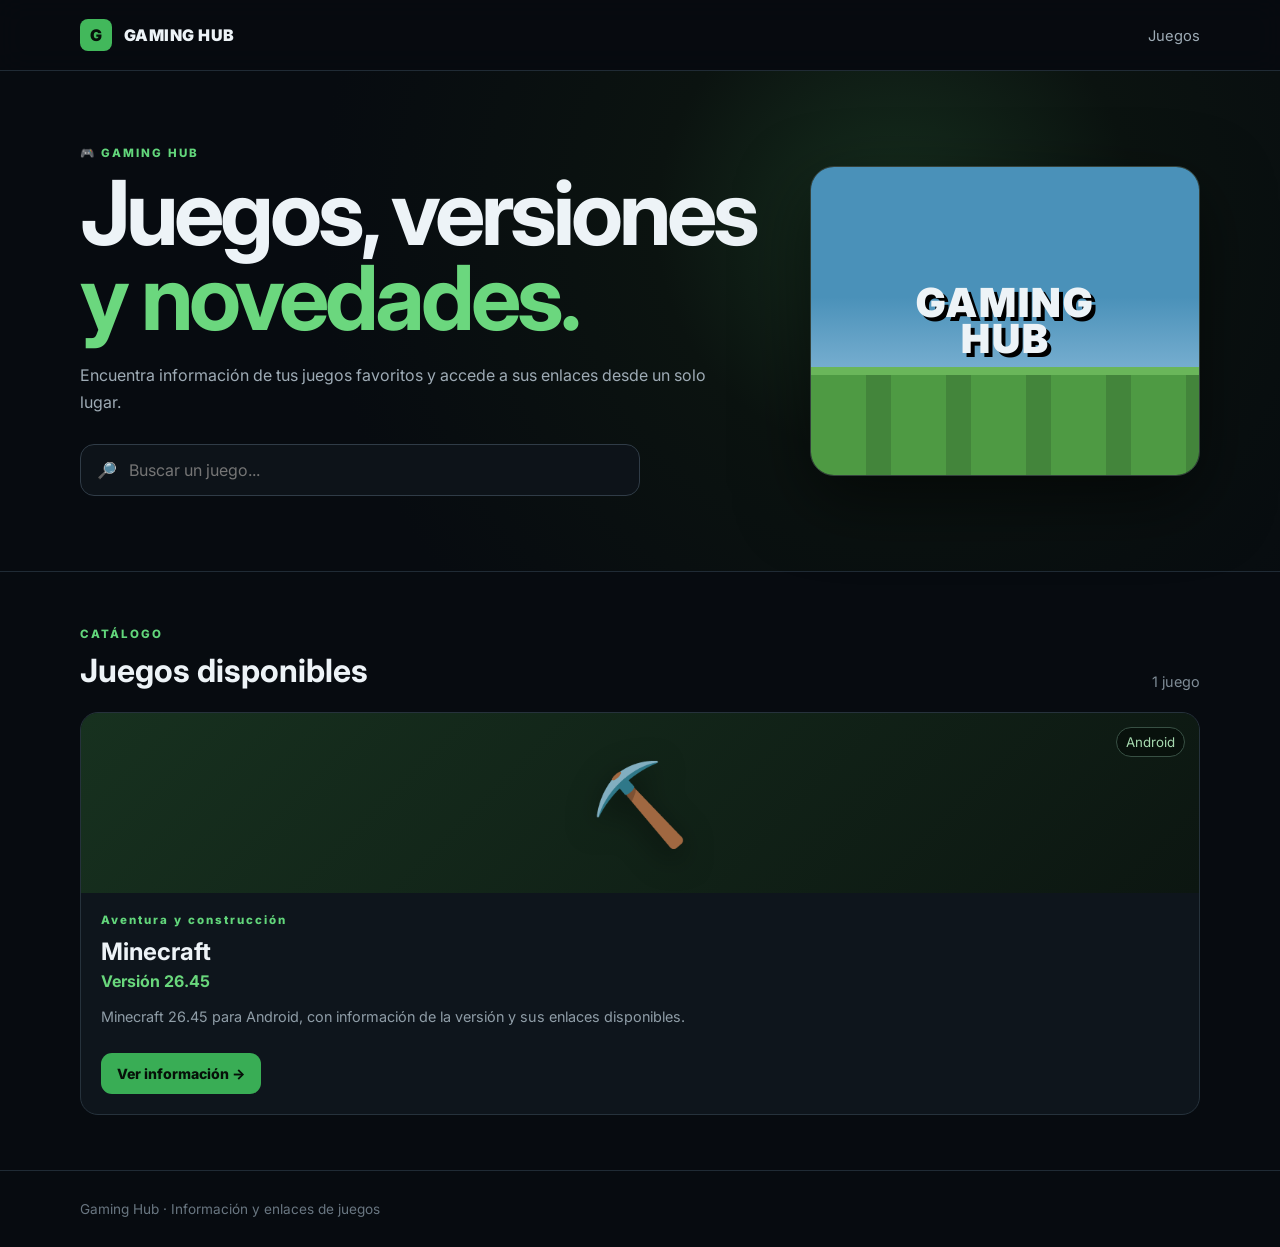
==== index.html @ 393aaeee "Add files via upload" ====
<!doctype html>
<html lang="es">
<head>
<meta charset="utf-8"><meta name="viewport" content="width=device-width,initial-scale=1">
<title>Gaming Hub | Juegos</title><meta name="description" content="Juegos, versiones, información y enlaces.">
<link rel="stylesheet" href="styles.css">
</head>
<body>
<header class="header"><div class="wrap nav">
<a class="logo" href="index.html"><span>G</span> GAMING HUB</a>
<nav><a href="#juegos">Juegos</a></nav>
</div></header>
<main>
<section class="hero"><div class="wrap hero-inner">
<div class="hero-copy"><p class="eyebrow">🎮 GAMING HUB</p><h1>Juegos, versiones<br><em>y novedades.</em></h1><p class="lead">Encuentra información de tus juegos favoritos y accede a sus enlaces desde un solo lugar.</p>
<div class="searchbox">🔎 <input id="search" placeholder="Buscar un juego..." aria-label="Buscar un juego"></div></div>
<div class="hero-art"><div class="pixel-card"><div class="pixel-sky"></div><div class="pixel-ground"></div><div class="pixel-title">GAMING<br>HUB</div></div></div>
</div></section>
<section id="juegos" class="wrap catalog">
<div class="section-title"><div><p class="eyebrow">CATÁLOGO</p><h2>Juegos disponibles</h2></div><span id="count"></span></div>
<div id="games" class="grid"></div><div id="empty" class="empty hidden">No encontramos ese juego.</div>
</section>
</main>
<footer><div class="wrap">Gaming Hub · Información y enlaces de juegos</div></footer>
<script src="app.js"></script>
</body></html>
---- styles.css ----
@import url('https://fonts.googleapis.com/css2?family=Inter:wght@400;500;600;700;800;900&display=swap');
*{box-sizing:border-box}html{scroll-behavior:smooth}body{margin:0;background:#070b10;color:#edf3f7;font-family:Inter,system-ui,sans-serif}a{color:inherit;text-decoration:none}.wrap{width:min(1120px,92%);margin:auto}.header{position:sticky;top:0;z-index:20;background:rgba(7,11,16,.86);backdrop-filter:blur(14px);border-bottom:1px solid #202b35}.nav{height:70px;display:flex;align-items:center;justify-content:space-between}.logo{font-weight:900;letter-spacing:.5px}.logo span{display:inline-grid;place-items:center;width:32px;height:32px;margin-right:8px;border-radius:8px;background:#42b85b;color:#07100a}.nav nav a,.back{color:#9eabb5;font-size:.92rem}.hero{border-bottom:1px solid #202b35;background:radial-gradient(circle at 70% 30%,#17301f 0,#0b1310 25%,#070b10 60%)}.hero-inner{min-height:500px;display:flex;align-items:center;justify-content:space-between;gap:50px}.hero-copy{padding:70px 0}.eyebrow{margin:0 0 10px;color:#62d67b;font-size:.72rem;font-weight:800;letter-spacing:2px}.hero h1{font-size:clamp(2.8rem,7vw,5.8rem);line-height:.95;margin:10px 0 22px;letter-spacing:-4px}.hero h1 em{font-style:normal;color:#6bd77e}.lead{color:#9eabb5;line-height:1.7;max-width:650px}.searchbox{display:flex;align-items:center;gap:10px;margin-top:28px;width:min(560px,100%);padding:14px 16px;border:1px solid #303c47;background:#0d1319;border-radius:14px;color:#7f8c96}.searchbox input{border:0;outline:0;background:transparent;color:#fff;width:100%;font:inherit}.hero-art{width:390px}.pixel-card{height:310px;border:1px solid #33413b;border-radius:24px;overflow:hidden;background:#18251d;position:relative;box-shadow:0 25px 70px #0008}.pixel-sky{height:65%;background:linear-gradient(#4a91b9 0 65%,#75adcf)}.pixel-ground{height:35%;background:repeating-linear-gradient(90deg,#4e9a43 0 55px,#43853b 55px 80px);border-top:8px solid #6ab65a}.pixel-title{position:absolute;inset:0;display:grid;place-items:center;text-align:center;font-size:2.5rem;font-weight:900;line-height:.9;text-shadow:4px 4px #000;letter-spacing:2px}.catalog{padding:55px 0}.section-title{display:flex;justify-content:space-between;align-items:end;margin-bottom:22px}.section-title h2{font-size:2rem;margin:0}.section-title span{color:#7f8c96;font-size:.9rem}.grid{display:grid;grid-template-columns:repeat(auto-fit,minmax(270px,1fr));gap:20px}.card{border:1px solid #26323c;background:#0e151c;border-radius:18px;overflow:hidden;transition:.18s}.card:hover{transform:translateY(-4px);border-color:#40505d}.cover{height:180px;display:grid;place-items:center;position:relative;background:linear-gradient(135deg,#17311f,#0c1611)}.cover span{font-size:5rem;filter:drop-shadow(0 10px 15px #0008)}.cover small{position:absolute;top:14px;right:14px;padding:6px 9px;border-radius:99px;background:#07100bcc;border:1px solid #385044;color:#a6d9af}.card-body{padding:20px}.card h3{font-size:1.5rem;margin:5px 0}.card-body>p:not(.eyebrow){color:#8f9da7;line-height:1.6;font-size:.9rem}.version{color:#69d77c;font-weight:700;margin-bottom:8px}.btn{display:inline-block;margin-top:10px;padding:12px 16px;border-radius:11px;background:#39ad55;color:#061008;font-weight:800}.btn:hover{filter:brightness(1.1)}.small{font-size:.88rem}.empty{text-align:center;padding:60px;color:#93a0aa}.hidden{display:none}.detail{padding:45px 0 70px}.detail-top{display:flex;align-items:center;gap:30px;padding:38px;border:1px solid #28353f;border-radius:24px;background:linear-gradient(135deg,#132019,#0d1318)}.big-icon{font-size:6rem;width:150px;text-align:center}.detail-top h1{font-size:clamp(2.3rem,6vw,4.5rem);line-height:1;margin:10px 0}.detail-top h1 strong{color:#69d77c}.info{margin-top:20px;padding:28px;border:1px solid #26323c;border-radius:18px;background:#0e151c}.info h2{margin-top:0}.info p,.info li{color:#a2aeb7;line-height:1.75}.info li{margin:9px 0;list-style:none}.links{display:flex;flex-wrap:wrap;gap:8px}.muted{color:#7f8c96!important}footer{padding:30px 0;border-top:1px solid #202b35;color:#697681;font-size:.85rem}@media(max-width:760px){.hero-inner{min-height:auto}.hero-copy{padding:55px 0}.hero-art{display:none}.hero h1{letter-spacing:-2px}.detail-top{display:block;text-align:center}.big-icon{margin:auto}.detail-top .lead{margin-left:auto;margin-right:auto}.section-title{align-items:center}}
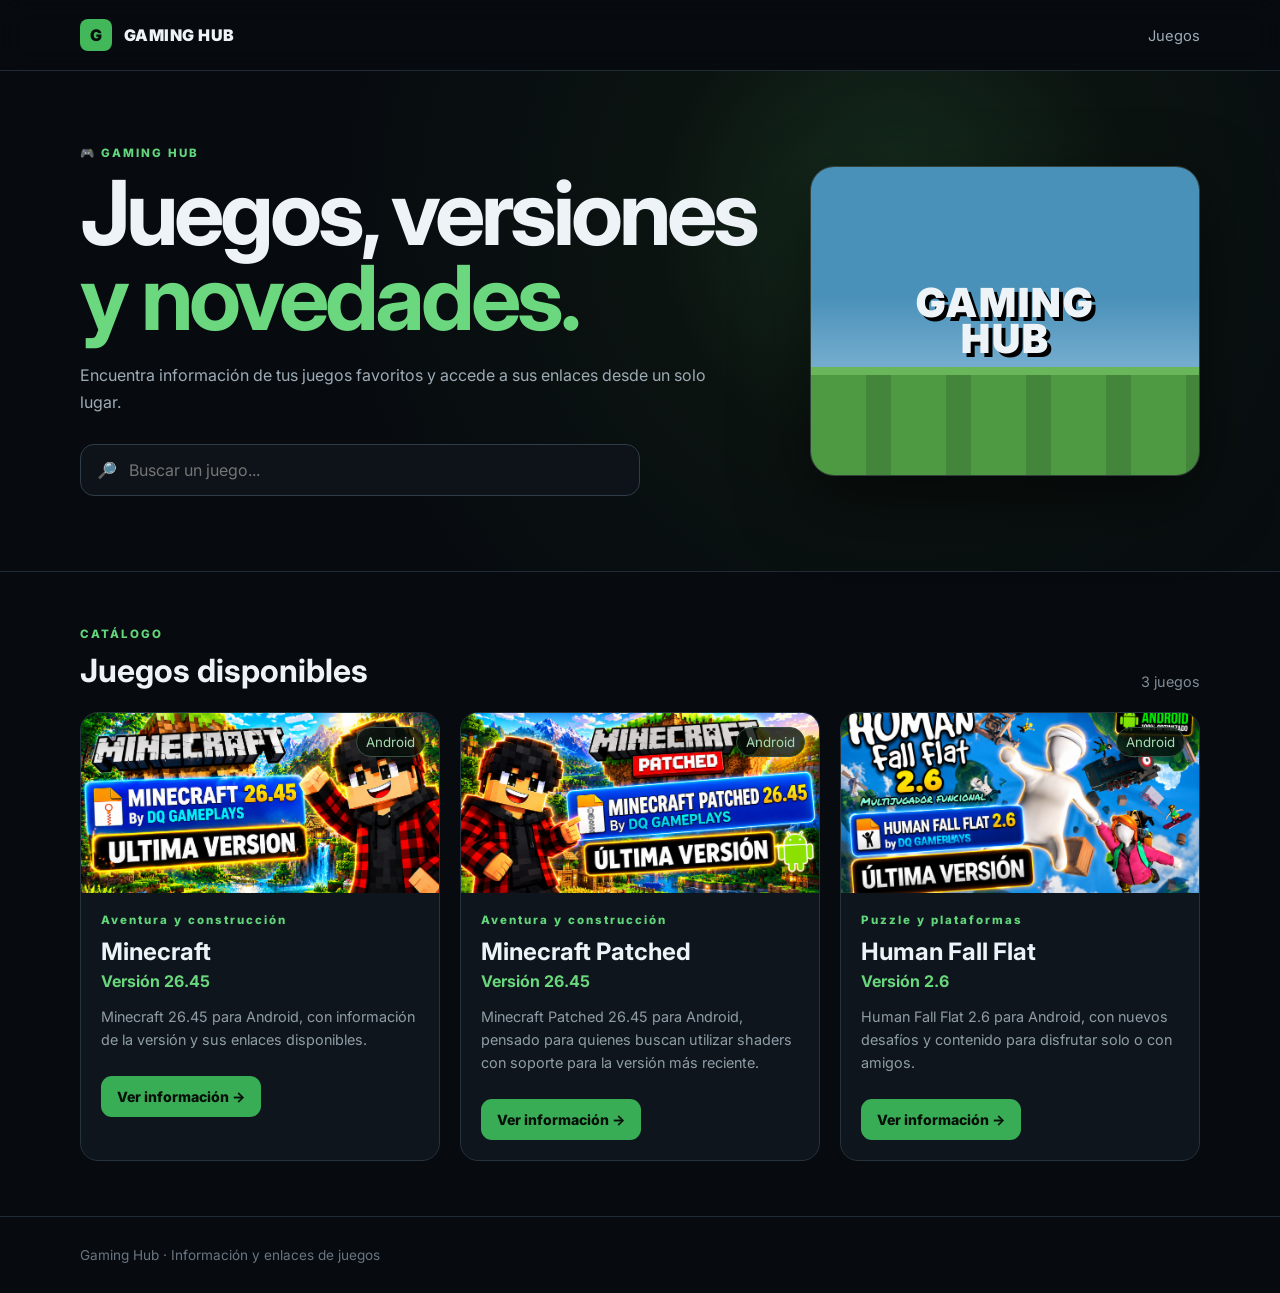
==== commit 6e80e012: "Add files via upload" ====
--- a/index.html
+++ b/index.html
@@ -3,7 +3,7 @@
 <head>
 <meta charset="utf-8"><meta name="viewport" content="width=device-width,initial-scale=1">
 <title>Gaming Hub | Juegos</title><meta name="description" content="Juegos, versiones, información y enlaces.">
-<link rel="stylesheet" href="styles.css">
+<link rel="stylesheet" href="styles.css?v=4">
 </head>
 <body>
 <header class="header"><div class="wrap nav">
@@ -22,5 +22,5 @@
 </section>
 </main>
 <footer><div class="wrap">Gaming Hub · Información y enlaces de juegos</div></footer>
-<script src="app.js"></script>
+<script src="app.js?v=4"></script>
 </body></html>
--- a/styles.css
+++ b/styles.css
@@ -1,2 +1,50 @@
 @import url('https://fonts.googleapis.com/css2?family=Inter:wght@400;500;600;700;800;900&display=swap');
 *{box-sizing:border-box}html{scroll-behavior:smooth}body{margin:0;background:#070b10;color:#edf3f7;font-family:Inter,system-ui,sans-serif}a{color:inherit;text-decoration:none}.wrap{width:min(1120px,92%);margin:auto}.header{position:sticky;top:0;z-index:20;background:rgba(7,11,16,.86);backdrop-filter:blur(14px);border-bottom:1px solid #202b35}.nav{height:70px;display:flex;align-items:center;justify-content:space-between}.logo{font-weight:900;letter-spacing:.5px}.logo span{display:inline-grid;place-items:center;width:32px;height:32px;margin-right:8px;border-radius:8px;background:#42b85b;color:#07100a}.nav nav a,.back{color:#9eabb5;font-size:.92rem}.hero{border-bottom:1px solid #202b35;background:radial-gradient(circle at 70% 30%,#17301f 0,#0b1310 25%,#070b10 60%)}.hero-inner{min-height:500px;display:flex;align-items:center;justify-content:space-between;gap:50px}.hero-copy{padding:70px 0}.eyebrow{margin:0 0 10px;color:#62d67b;font-size:.72rem;font-weight:800;letter-spacing:2px}.hero h1{font-size:clamp(2.8rem,7vw,5.8rem);line-height:.95;margin:10px 0 22px;letter-spacing:-4px}.hero h1 em{font-style:normal;color:#6bd77e}.lead{color:#9eabb5;line-height:1.7;max-width:650px}.searchbox{display:flex;align-items:center;gap:10px;margin-top:28px;width:min(560px,100%);padding:14px 16px;border:1px solid #303c47;background:#0d1319;border-radius:14px;color:#7f8c96}.searchbox input{border:0;outline:0;background:transparent;color:#fff;width:100%;font:inherit}.hero-art{width:390px}.pixel-card{height:310px;border:1px solid #33413b;border-radius:24px;overflow:hidden;background:#18251d;position:relative;box-shadow:0 25px 70px #0008}.pixel-sky{height:65%;background:linear-gradient(#4a91b9 0 65%,#75adcf)}.pixel-ground{height:35%;background:repeating-linear-gradient(90deg,#4e9a43 0 55px,#43853b 55px 80px);border-top:8px solid #6ab65a}.pixel-title{position:absolute;inset:0;display:grid;place-items:center;text-align:center;font-size:2.5rem;font-weight:900;line-height:.9;text-shadow:4px 4px #000;letter-spacing:2px}.catalog{padding:55px 0}.section-title{display:flex;justify-content:space-between;align-items:end;margin-bottom:22px}.section-title h2{font-size:2rem;margin:0}.section-title span{color:#7f8c96;font-size:.9rem}.grid{display:grid;grid-template-columns:repeat(auto-fit,minmax(270px,1fr));gap:20px}.card{border:1px solid #26323c;background:#0e151c;border-radius:18px;overflow:hidden;transition:.18s}.card:hover{transform:translateY(-4px);border-color:#40505d}.cover{height:180px;display:grid;place-items:center;position:relative;background:linear-gradient(135deg,#17311f,#0c1611)}.cover span{font-size:5rem;filter:drop-shadow(0 10px 15px #0008)}.cover small{position:absolute;top:14px;right:14px;padding:6px 9px;border-radius:99px;background:#07100bcc;border:1px solid #385044;color:#a6d9af}.card-body{padding:20px}.card h3{font-size:1.5rem;margin:5px 0}.card-body>p:not(.eyebrow){color:#8f9da7;line-height:1.6;font-size:.9rem}.version{color:#69d77c;font-weight:700;margin-bottom:8px}.btn{display:inline-block;margin-top:10px;padding:12px 16px;border-radius:11px;background:#39ad55;color:#061008;font-weight:800}.btn:hover{filter:brightness(1.1)}.small{font-size:.88rem}.empty{text-align:center;padding:60px;color:#93a0aa}.hidden{display:none}.detail{padding:45px 0 70px}.detail-top{display:flex;align-items:center;gap:30px;padding:38px;border:1px solid #28353f;border-radius:24px;background:linear-gradient(135deg,#132019,#0d1318)}.big-icon{font-size:6rem;width:150px;text-align:center}.detail-top h1{font-size:clamp(2.3rem,6vw,4.5rem);line-height:1;margin:10px 0}.detail-top h1 strong{color:#69d77c}.info{margin-top:20px;padding:28px;border:1px solid #26323c;border-radius:18px;background:#0e151c}.info h2{margin-top:0}.info p,.info li{color:#a2aeb7;line-height:1.75}.info li{margin:9px 0;list-style:none}.links{display:flex;flex-wrap:wrap;gap:8px}.muted{color:#7f8c96!important}footer{padding:30px 0;border-top:1px solid #202b35;color:#697681;font-size:.85rem}@media(max-width:760px){.hero-inner{min-height:auto}.hero-copy{padding:55px 0}.hero-art{display:none}.hero h1{letter-spacing:-2px}.detail-top{display:block;text-align:center}.big-icon{margin:auto}.detail-top .lead{margin-left:auto;margin-right:auto}.section-title{align-items:center}}
+
+/* Imagen del juego en la página individual */
+.game-image-wrap{width:min(900px,100%);margin:0 auto 24px;border:1px solid #26323c;border-radius:18px;overflow:hidden;background:#0e151c;line-height:0}
+.game-image{display:block;width:100%;aspect-ratio:16/9;height:auto;max-height:500px;object-fit:cover}
+@media(max-width:760px){.game-image-wrap{margin-bottom:18px;border-radius:14px}.game-image{max-height:none}}
+
+
+/* Corrección responsive de las páginas individuales */
+.detail {
+  width: min(1120px, 92%);
+  max-width: 1120px;
+  margin-left: auto;
+  margin-right: auto;
+}
+.detail > .game-image-wrap,
+.detail > .detail-top,
+.detail > .info {
+  width: 100%;
+  max-width: 100%;
+}
+.game-image-wrap {
+  margin-left: auto;
+  margin-right: auto;
+}
+.game-image {
+  width: 100%;
+  height: auto;
+  aspect-ratio: 16 / 9;
+  object-fit: cover;
+}
+@media (max-width: 760px) {
+  .detail { width: 92%; }
+  .detail > .info,
+  .detail > .detail-top,
+  .detail > .game-image-wrap { width: 100%; }
+}
+
+
+/* Imágenes reales del catálogo */
+.cover{overflow:hidden;}
+.cover img{display:block;width:100%;height:100%;object-fit:cover;}
+.cover small{z-index:2;}
+/* La ficha usa la miniatura arriba; no necesita icono grande. */
+.detail-top{display:block;}
+.detail-top .lead{margin-bottom:0;}
+
+/* v4: catálogo usa exclusivamente las imágenes reales */
+.cover img{position:absolute;inset:0;width:100%;height:100%;display:block;object-fit:cover;}
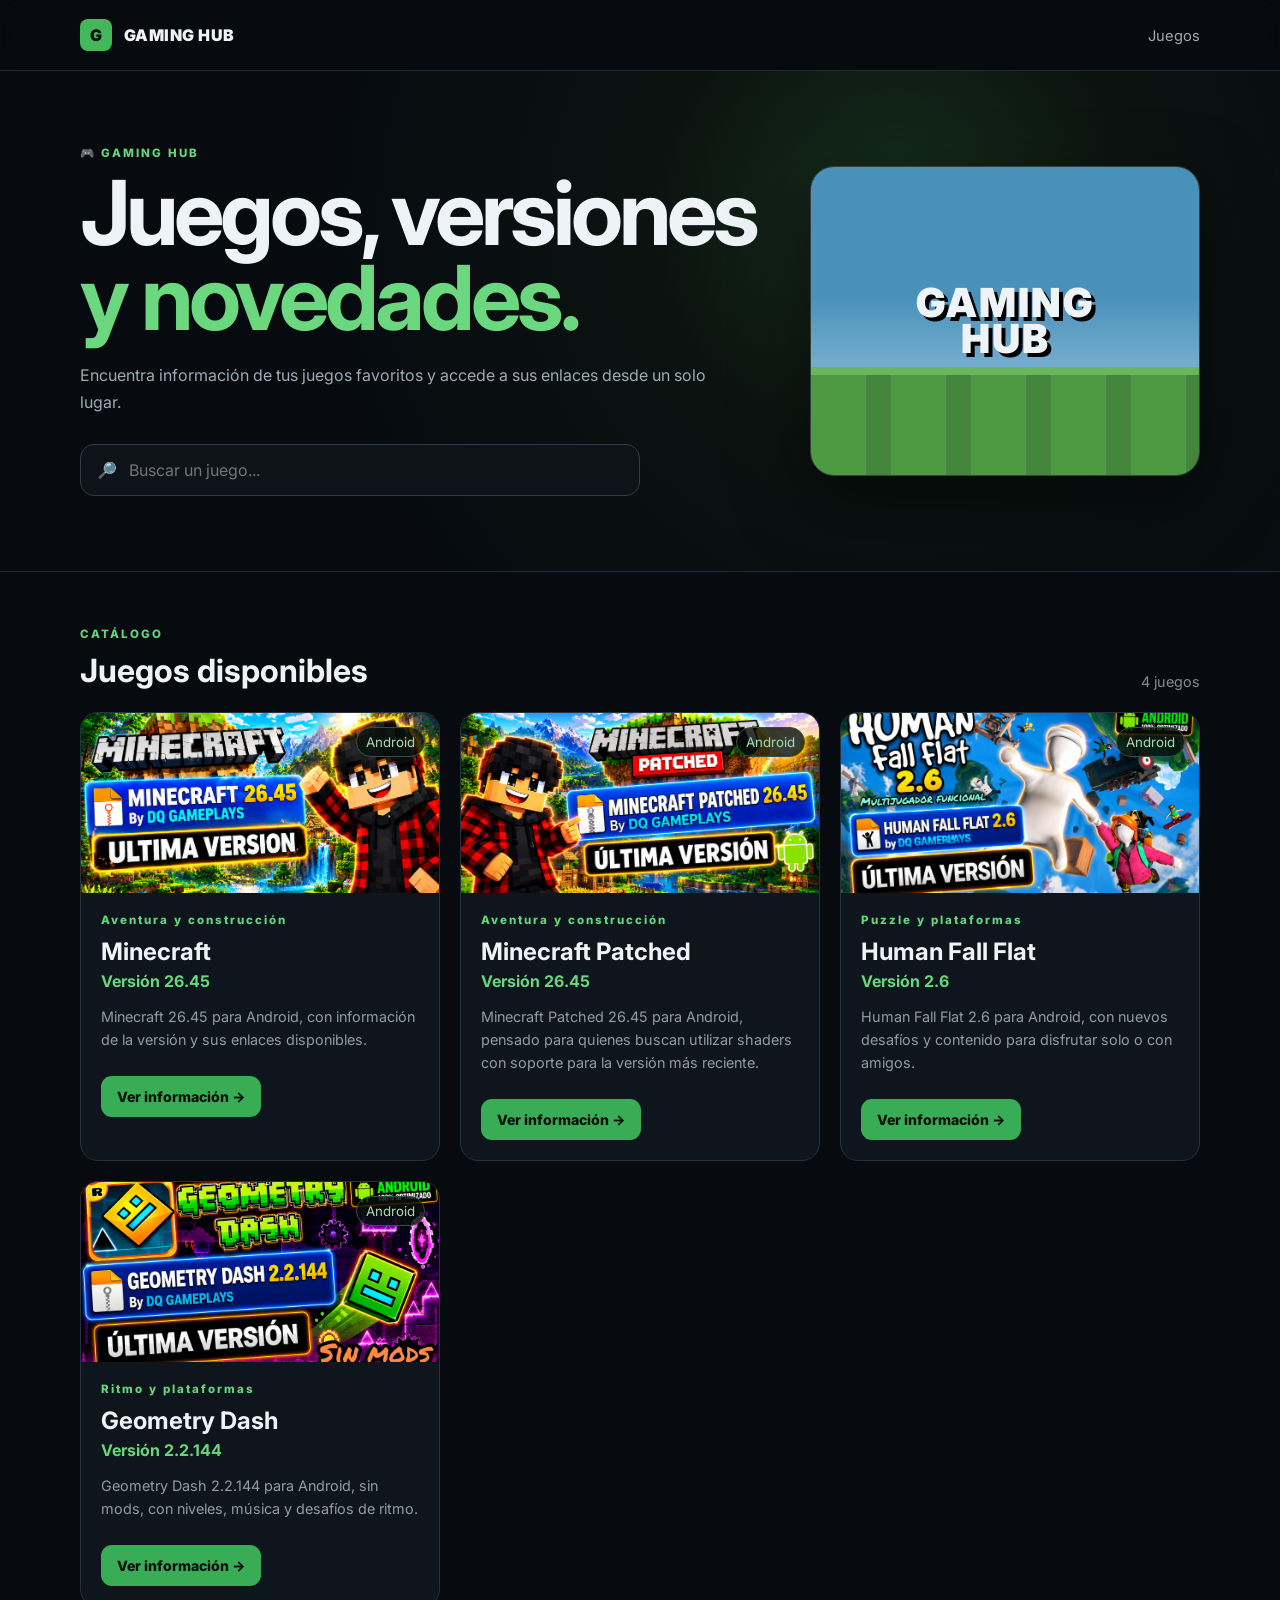
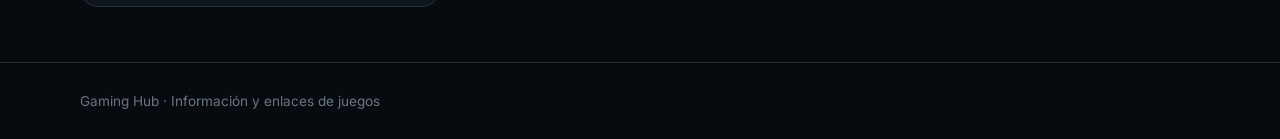
==== commit b5c6d981: "Add files via upload" ====
--- a/index.html
+++ b/index.html
@@ -3,7 +3,7 @@
 <head>
 <meta charset="utf-8"><meta name="viewport" content="width=device-width,initial-scale=1">
 <title>Gaming Hub | Juegos</title><meta name="description" content="Juegos, versiones, información y enlaces.">
-<link rel="stylesheet" href="styles.css?v=4">
+<link rel="stylesheet" href="styles.css?v=5">
 </head>
 <body>
 <header class="header"><div class="wrap nav">
@@ -22,5 +22,5 @@
 </section>
 </main>
 <footer><div class="wrap">Gaming Hub · Información y enlaces de juegos</div></footer>
-<script src="app.js?v=4"></script>
+<script src="app.js?v=5"></script>
 </body></html>
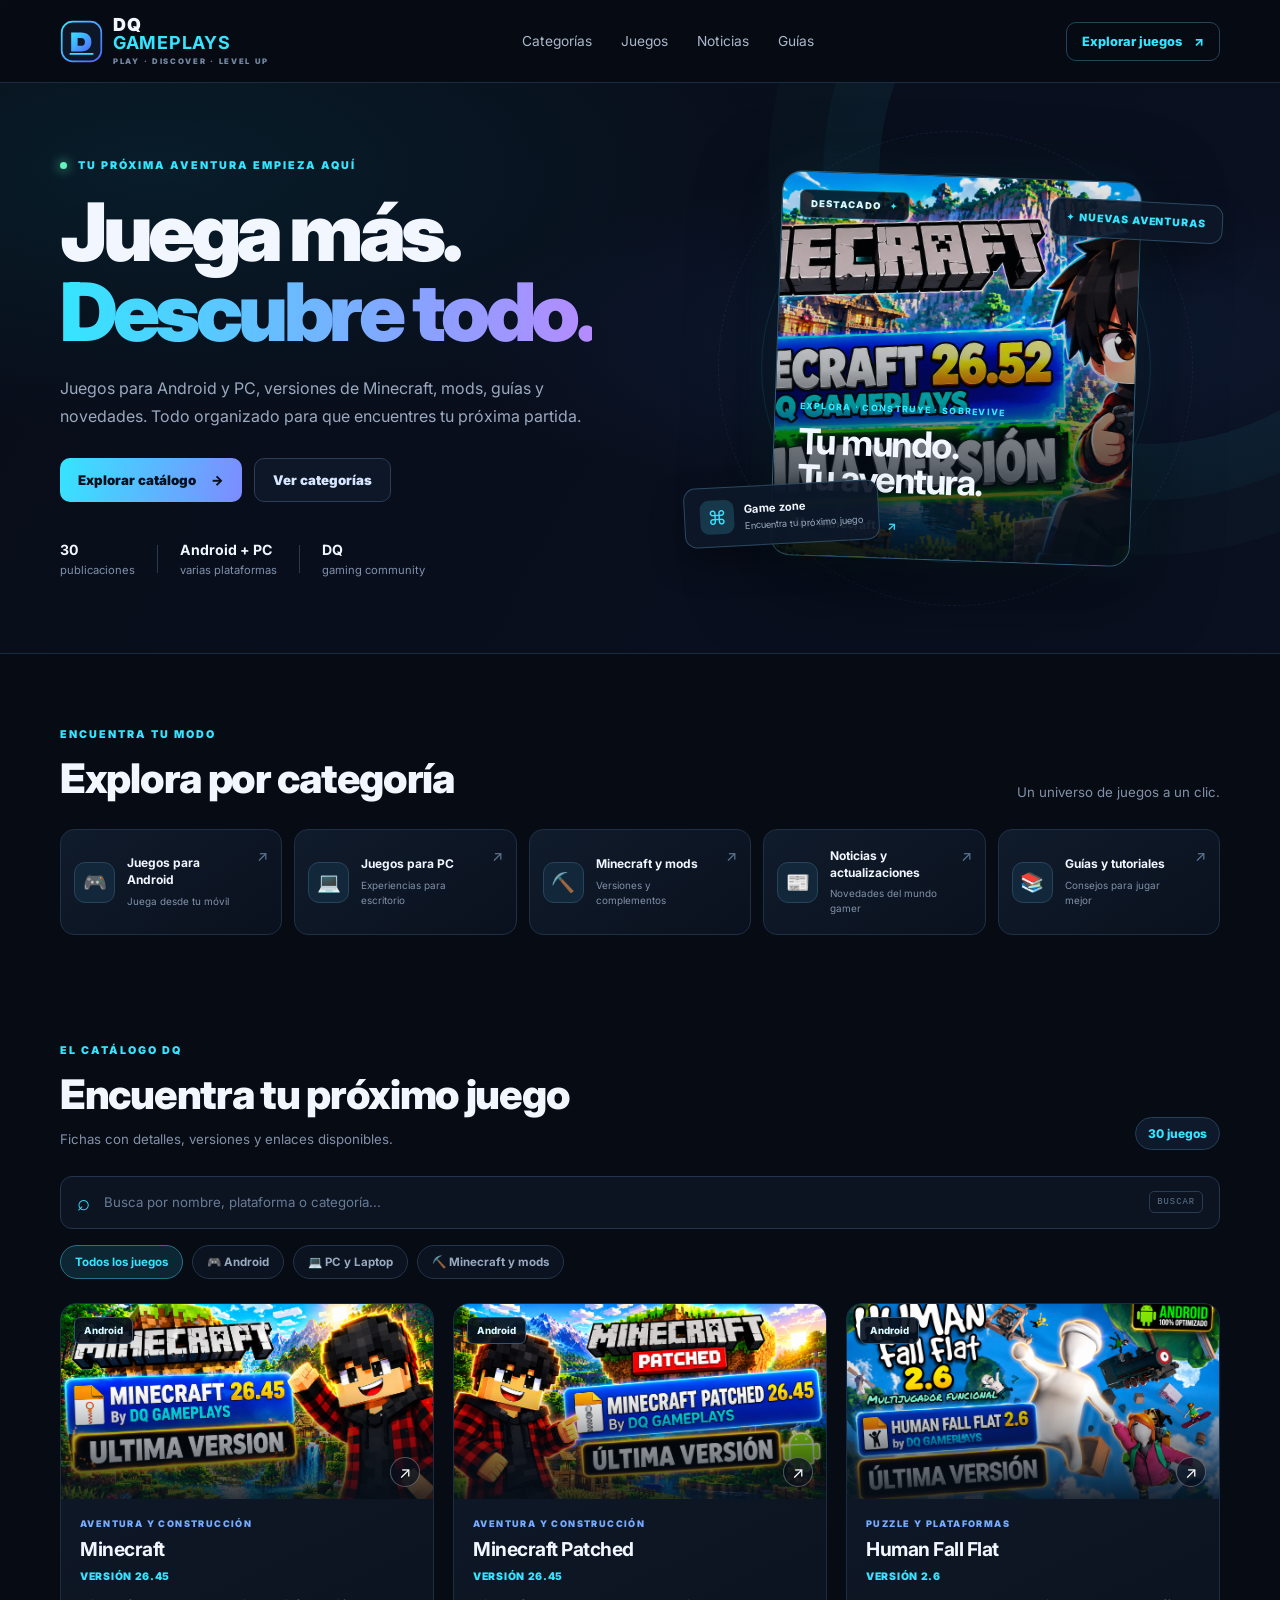
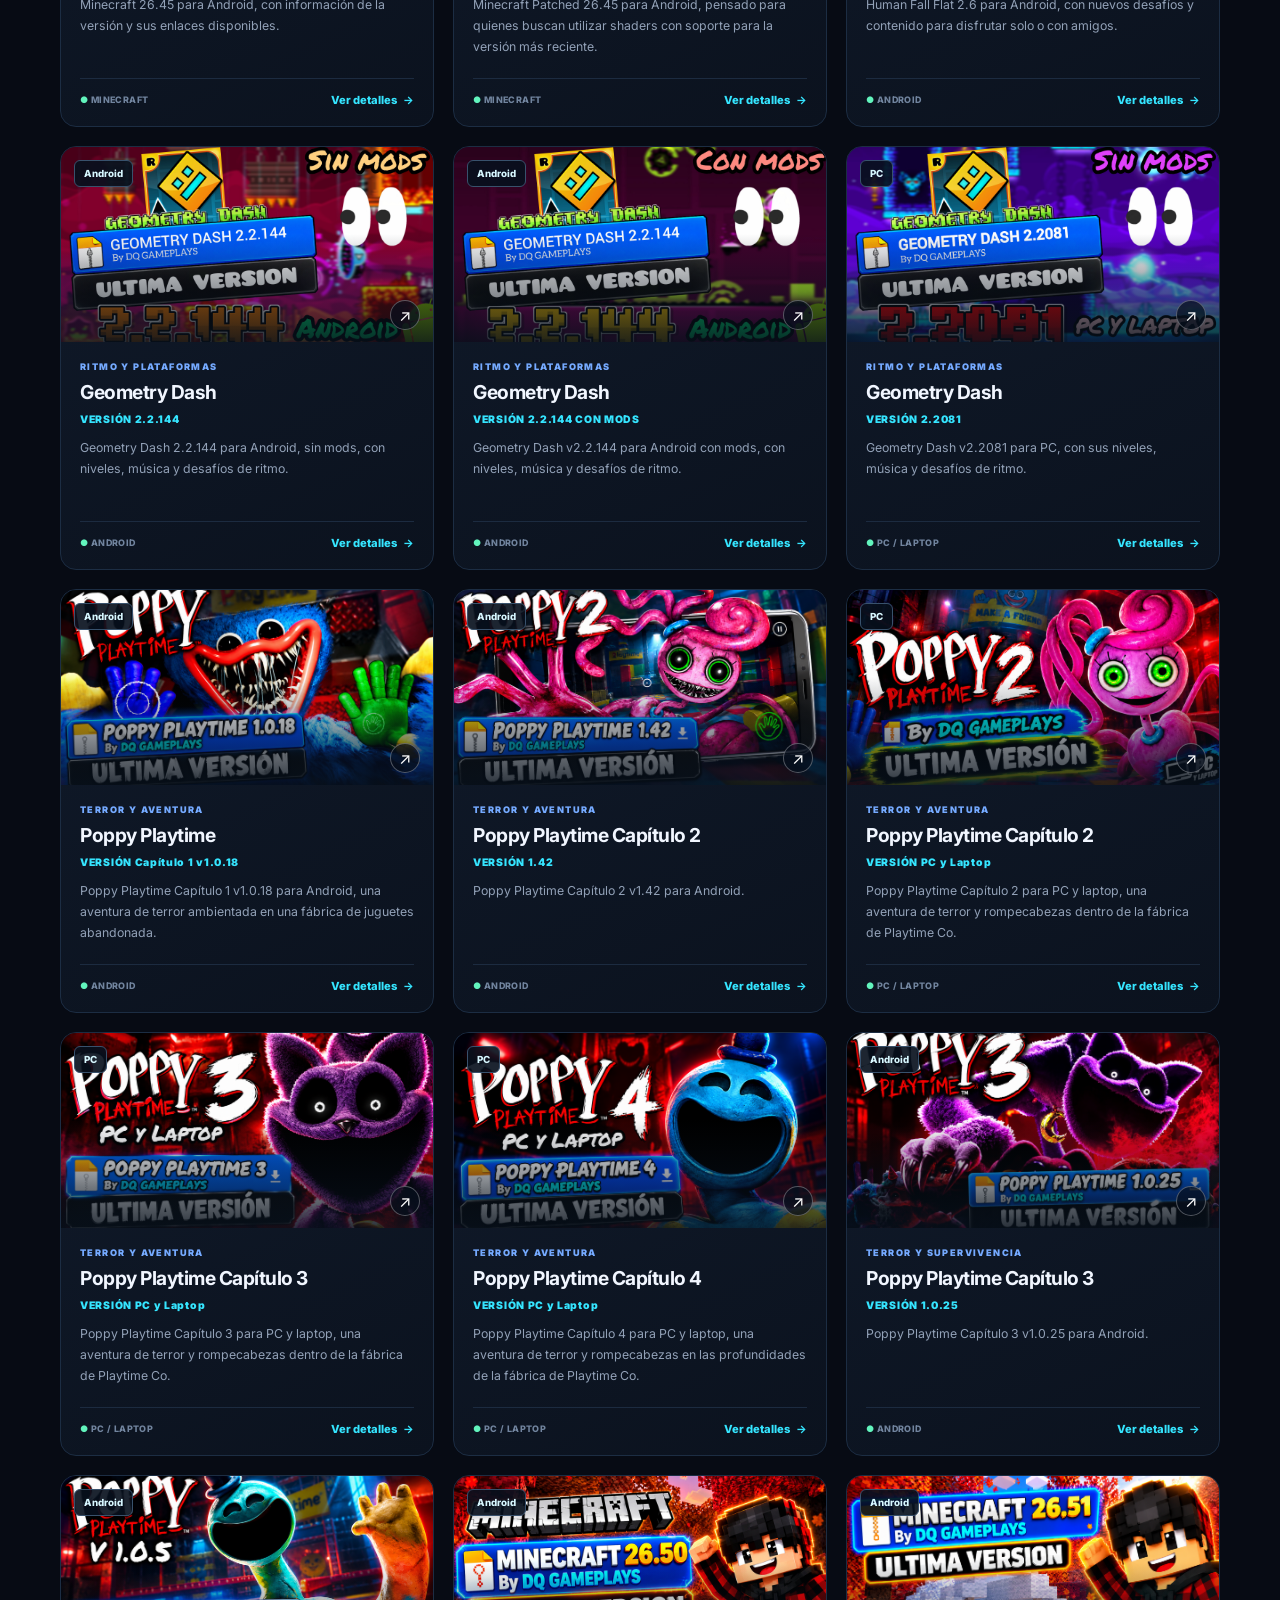
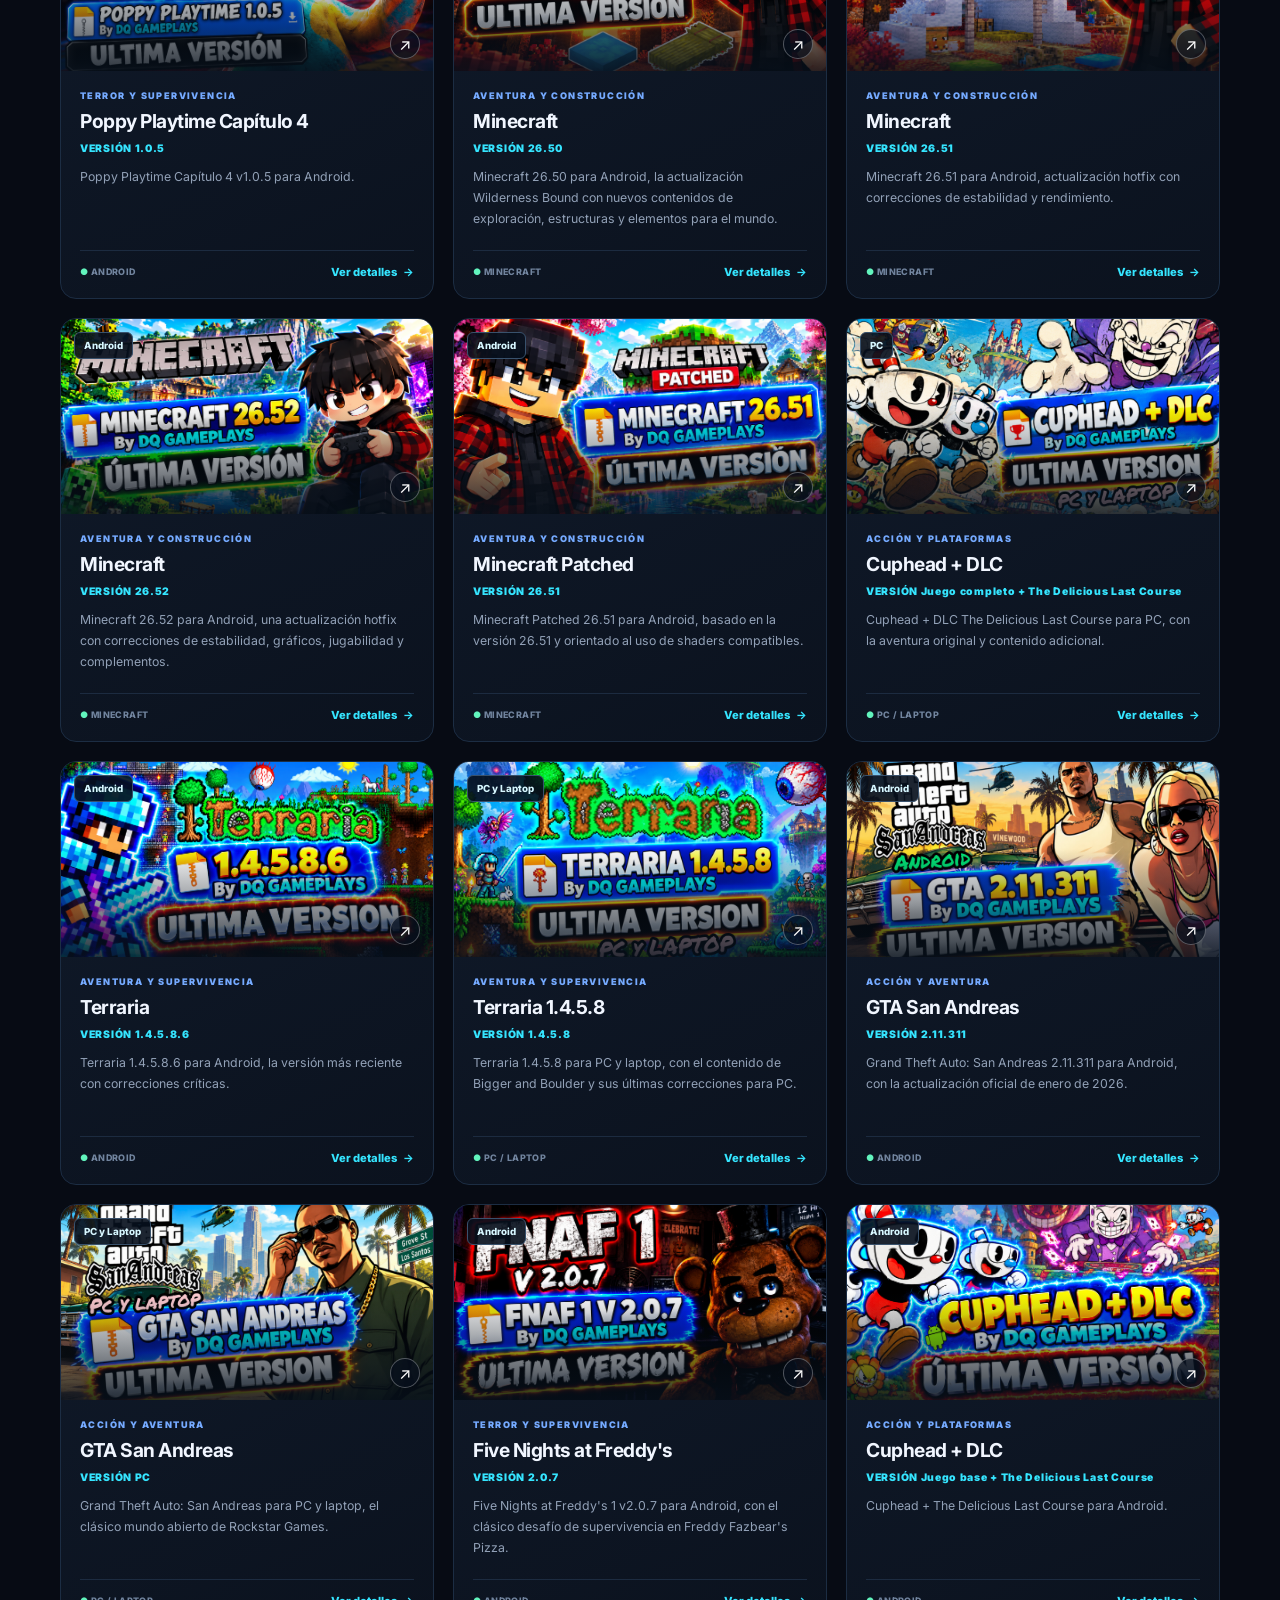
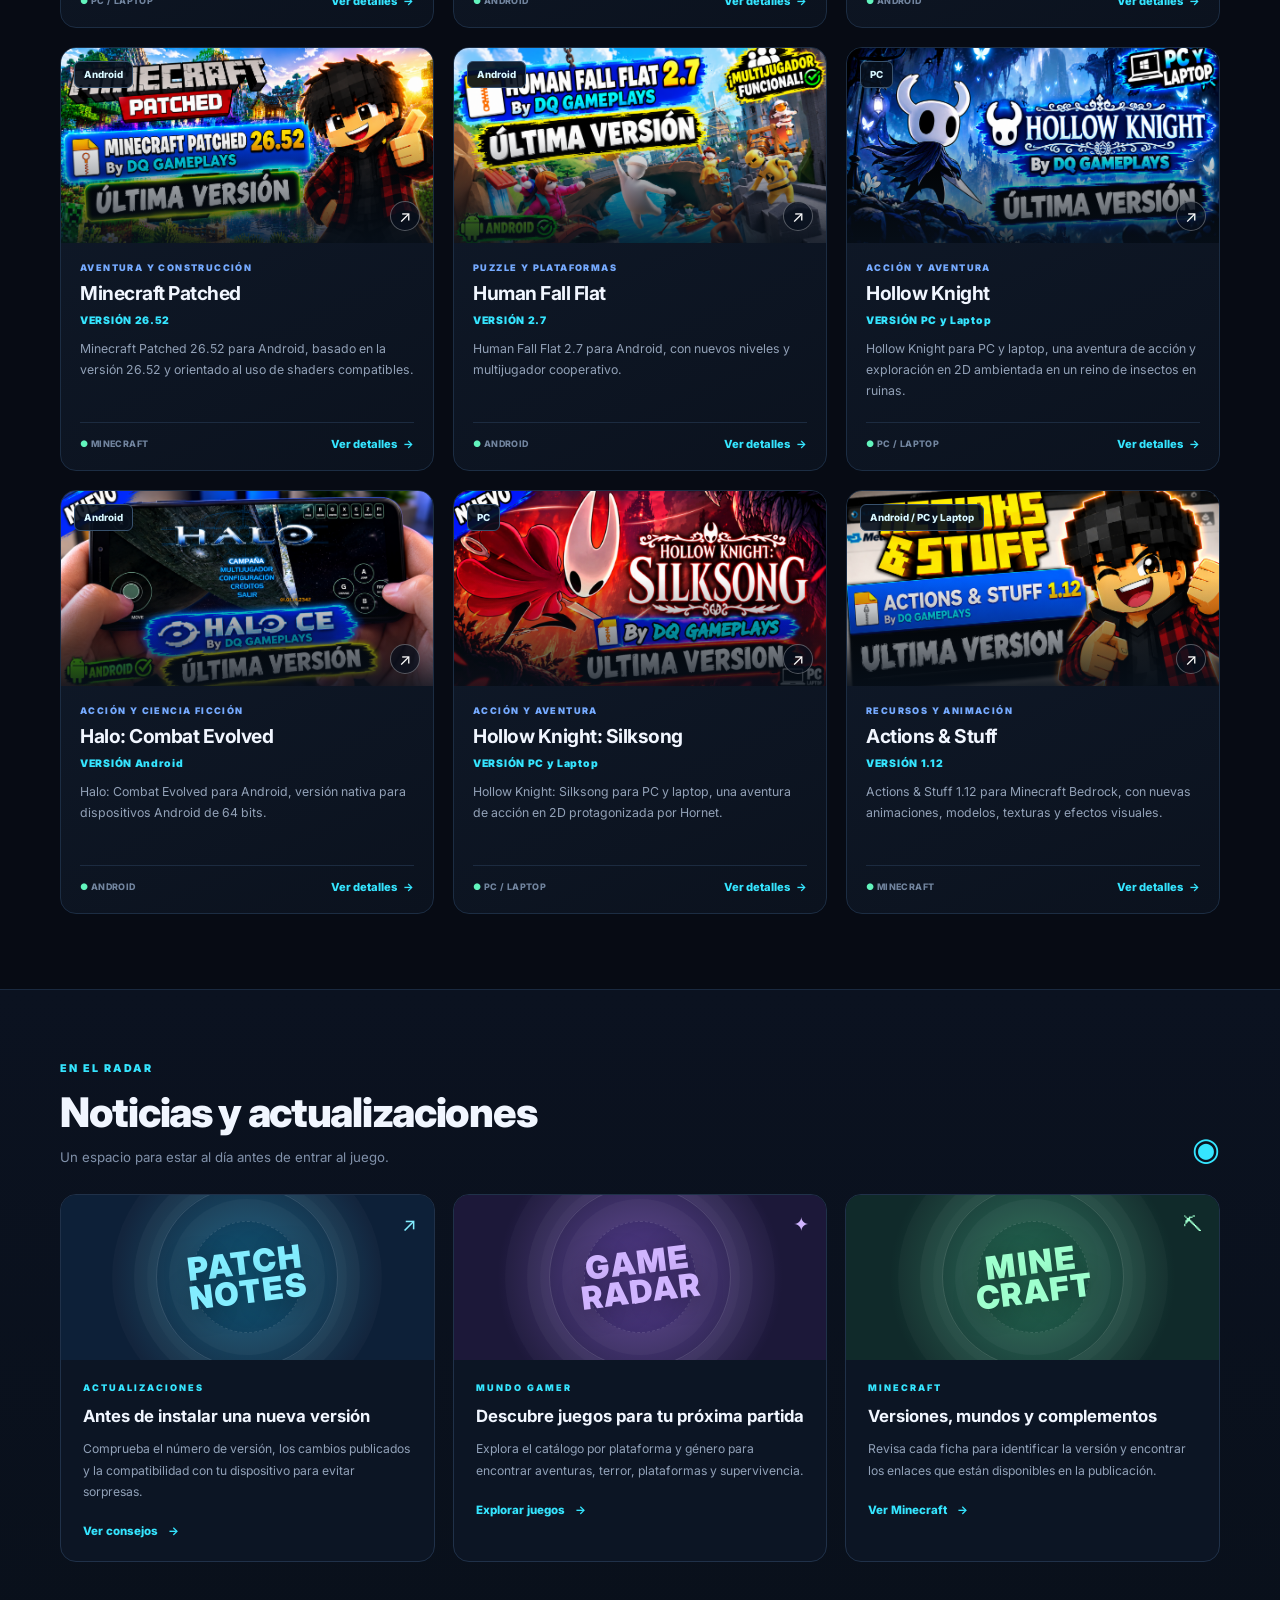
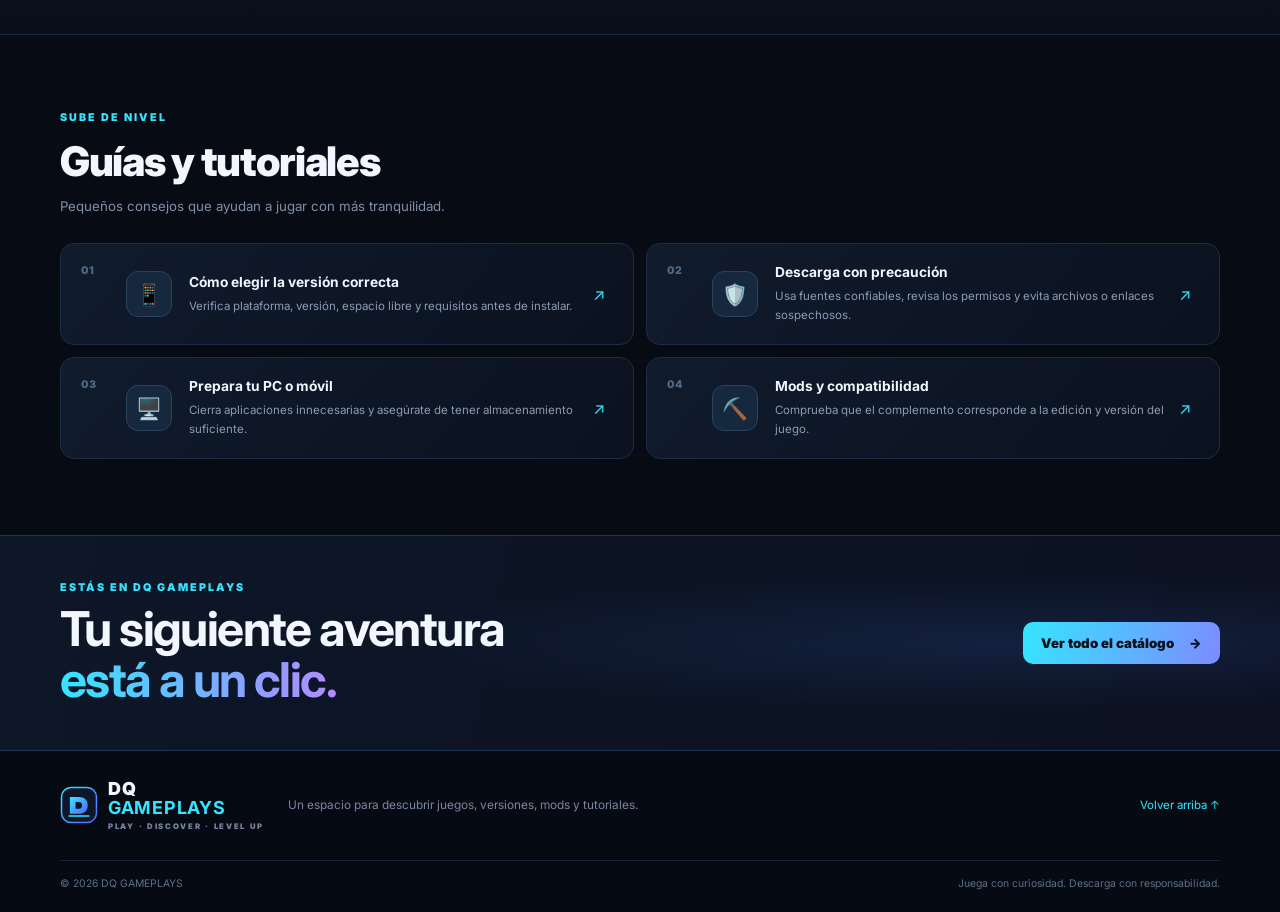
==== commit fef64f5a: "Add files via upload" ====
--- a/index.html
+++ b/index.html
@@ -2,25 +2,53 @@
 <html lang="es">
 <head>
 <meta charset="utf-8"><meta name="viewport" content="width=device-width,initial-scale=1">
-<title>Gaming Hub | Juegos</title><meta name="description" content="Juegos, versiones, información y enlaces.">
-<link rel="stylesheet" href="styles.css?v=5">
+<title>DQ GAMEPLAYS | Juegos para Android, PC y Minecraft</title>
+<meta name="description" content="Descubre juegos para Android y PC, versiones, mods de Minecraft, guías y novedades en DQ GAMEPLAYS.">
+<meta name="theme-color" content="#070b14">
+<link rel="icon" href="logo.svg" type="image/svg+xml">
+<link rel="preconnect" href="https://fonts.googleapis.com"><link rel="preconnect" href="https://fonts.gstatic.com" crossorigin>
+<link href="https://fonts.googleapis.com/css2?family=Inter:wght@400;500;600;700;800;900&display=swap" rel="stylesheet">
+<link rel="stylesheet" href="styles.css?v=6">
 </head>
 <body>
 <header class="header"><div class="wrap nav">
-<a class="logo" href="index.html"><span>G</span> GAMING HUB</a>
-<nav><a href="#juegos">Juegos</a></nav>
+<a class="logo" href="index.html" aria-label="DQ GAMEPLAYS, inicio"><img src="logo.svg" alt=""/><span>DQ <b>GAMEPLAYS</b><small>PLAY · DISCOVER · LEVEL UP</small></span></a>
+<button class="menu-toggle" id="menuToggle" aria-label="Abrir menú" aria-expanded="false">☰</button>
+<nav id="mainNav"><a href="#categorias">Categorías</a><a href="#juegos">Juegos</a><a href="#noticias">Noticias</a><a href="#guias">Guías</a></nav>
+<a class="nav-cta" href="#juegos">Explorar juegos <span>↗</span></a>
 </div></header>
 <main>
 <section class="hero"><div class="wrap hero-inner">
-<div class="hero-copy"><p class="eyebrow">🎮 GAMING HUB</p><h1>Juegos, versiones<br><em>y novedades.</em></h1><p class="lead">Encuentra información de tus juegos favoritos y accede a sus enlaces desde un solo lugar.</p>
-<div class="searchbox">🔎 <input id="search" placeholder="Buscar un juego..." aria-label="Buscar un juego"></div></div>
-<div class="hero-art"><div class="pixel-card"><div class="pixel-sky"></div><div class="pixel-ground"></div><div class="pixel-title">GAMING<br>HUB</div></div></div>
+<div class="hero-copy"><p class="eyebrow"><span class="live-dot"></span> TU PRÓXIMA AVENTURA EMPIEZA AQUÍ</p><h1>Juega más.<br><em>Descubre todo.</em></h1><p class="lead">Juegos para Android y PC, versiones de Minecraft, mods, guías y novedades. Todo organizado para que encuentres tu próxima partida.</p>
+<div class="hero-actions"><a class="btn" href="#juegos">Explorar catálogo <span>→</span></a><a class="btn btn-ghost" href="#categorias">Ver categorías</a></div>
+<div class="hero-stats"><div><strong id="heroGameCount">30+</strong><span>publicaciones</span></div><i></i><div><strong>Android + PC</strong><span>varias plataformas</span></div><i></i><div><strong>DQ</strong><span>gaming community</span></div></div>
+</div><div class="hero-art"><div class="hero-orbit orbit-one"></div><div class="hero-orbit orbit-two"></div><div class="hero-feature"><img src="minecraft-26-52.png" alt="Minecraft"/><div class="feature-shade"></div><div class="feature-tag">DESTACADO <span>✦</span></div><div class="feature-copy"><span>EXPLORA · CONSTRUYE · SOBREVIVE</span><h2>Tu mundo.<br>Tu aventura.</h2><a href="game.html?id=minecraft-26-52">Ver Minecraft <b>↗</b></a></div></div><div class="floating-chip chip-top">✦ NUEVAS AVENTURAS</div><div class="floating-chip chip-bottom"><span class="chip-icon">⌘</span><span><b>Game zone</b><small>Encuentra tu próximo juego</small></span></div></div>
 </div></section>
-<section id="juegos" class="wrap catalog">
-<div class="section-title"><div><p class="eyebrow">CATÁLOGO</p><h2>Juegos disponibles</h2></div><span id="count"></span></div>
-<div id="games" class="grid"></div><div id="empty" class="empty hidden">No encontramos ese juego.</div>
-</section>
+<section class="wrap category-section" id="categorias"><div class="section-title"><div><p class="eyebrow">ENCUENTRA TU MODO</p><h2>Explora por categoría</h2></div><p class="section-note">Un universo de juegos a un clic.</p></div>
+<div class="category-grid">
+<button class="category-card" data-filter="android"><span class="category-icon">🎮</span><span><b>Juegos para Android</b><small>Juega desde tu móvil</small></span><i>↗</i></button>
+<button class="category-card" data-filter="pc"><span class="category-icon">💻</span><span><b>Juegos para PC</b><small>Experiencias para escritorio</small></span><i>↗</i></button>
+<button class="category-card" data-filter="minecraft"><span class="category-icon">⛏️</span><span><b>Minecraft y mods</b><small>Versiones y complementos</small></span><i>↗</i></button>
+<a class="category-card" href="#noticias"><span class="category-icon">📰</span><span><b>Noticias y actualizaciones</b><small>Novedades del mundo gamer</small></span><i>↗</i></a>
+<a class="category-card" href="#guias"><span class="category-icon">📚</span><span><b>Guías y tutoriales</b><small>Consejos para jugar mejor</small></span><i>↗</i></a>
+</div></section>
+<section id="juegos" class="wrap catalog"><div class="section-title"><div><p class="eyebrow">EL CATÁLOGO DQ</p><h2>Encuentra tu próximo juego</h2><p class="section-note">Fichas con detalles, versiones y enlaces disponibles.</p></div><span id="count" class="count-pill"></span></div>
+<div class="catalog-tools"><label class="searchbox"><span>⌕</span><input id="search" placeholder="Busca por nombre, plataforma o categoría..." aria-label="Buscar un juego"><kbd>BUSCAR</kbd></label><button id="clearFilter" class="clear-filter hidden">Ver todos ×</button></div>
+<div class="filter-row" id="filterRow"><button class="filter-chip active" data-filter="all">Todos los juegos</button><button class="filter-chip" data-filter="android">🎮 Android</button><button class="filter-chip" data-filter="pc">💻 PC y Laptop</button><button class="filter-chip" data-filter="minecraft">⛏️ Minecraft y mods</button></div>
+<div id="games" class="grid"></div><div id="empty" class="empty hidden"><span>⌕</span><h3>No encontramos ese juego</h3><p>Prueba con otro nombre o cambia la categoría.</p></div></section>
+<section id="noticias" class="editorial-section"><div class="wrap"><div class="section-title"><div><p class="eyebrow">EN EL RADAR</p><h2>Noticias y actualizaciones</h2><p class="section-note">Un espacio para estar al día antes de entrar al juego.</p></div><span class="section-symbol">◉</span></div><div class="editorial-grid">
+<article class="editorial-card news-card"><div class="editorial-art art-blue"><span>PATCH<br>NOTES</span><i>↗</i></div><div class="editorial-copy"><p class="eyebrow">ACTUALIZACIONES</p><h3>Antes de instalar una nueva versión</h3><p>Comprueba el número de versión, los cambios publicados y la compatibilidad con tu dispositivo para evitar sorpresas.</p><a href="#guias">Ver consejos <b>→</b></a></div></article>
+<article class="editorial-card news-card"><div class="editorial-art art-purple"><span>GAME<br>RADAR</span><i>✦</i></div><div class="editorial-copy"><p class="eyebrow">MUNDO GAMER</p><h3>Descubre juegos para tu próxima partida</h3><p>Explora el catálogo por plataforma y género para encontrar aventuras, terror, plataformas y supervivencia.</p><a href="#juegos">Explorar juegos <b>→</b></a></div></article>
+<article class="editorial-card news-card"><div class="editorial-art art-green"><span>MINE<br>CRAFT</span><i>⛏</i></div><div class="editorial-copy"><p class="eyebrow">MINECRAFT</p><h3>Versiones, mundos y complementos</h3><p>Revisa cada ficha para identificar la versión y encontrar los enlaces que están disponibles en la publicación.</p><a href="#juegos" data-jump-filter="minecraft">Ver Minecraft <b>→</b></a></div></article>
+</div></div></section>
+<section id="guias" class="wrap guides-section"><div class="section-title"><div><p class="eyebrow">SUBE DE NIVEL</p><h2>Guías y tutoriales</h2><p class="section-note">Pequeños consejos que ayudan a jugar con más tranquilidad.</p></div></div><div class="guide-grid">
+<article class="guide-card"><span class="guide-number">01</span><span class="guide-icon">📱</span><div><h3>Cómo elegir la versión correcta</h3><p>Verifica plataforma, versión, espacio libre y requisitos antes de instalar.</p></div><span class="guide-arrow">↗</span></article>
+<article class="guide-card"><span class="guide-number">02</span><span class="guide-icon">🛡️</span><div><h3>Descarga con precaución</h3><p>Usa fuentes confiables, revisa los permisos y evita archivos o enlaces sospechosos.</p></div><span class="guide-arrow">↗</span></article>
+<article class="guide-card"><span class="guide-number">03</span><span class="guide-icon">🖥️</span><div><h3>Prepara tu PC o móvil</h3><p>Cierra aplicaciones innecesarias y asegúrate de tener almacenamiento suficiente.</p></div><span class="guide-arrow">↗</span></article>
+<article class="guide-card"><span class="guide-number">04</span><span class="guide-icon">⛏️</span><div><h3>Mods y compatibilidad</h3><p>Comprueba que el complemento corresponde a la edición y versión del juego.</p></div><span class="guide-arrow">↗</span></article>
+</div></section>
+<section class="community-band"><div class="wrap community-inner"><div><p class="eyebrow">ESTÁS EN DQ GAMEPLAYS</p><h2>Tu siguiente aventura<br><em>está a un clic.</em></h2></div><a class="btn" href="#juegos">Ver todo el catálogo <span>→</span></a></div></section>
 </main>
-<footer><div class="wrap">Gaming Hub · Información y enlaces de juegos</div></footer>
-<script src="app.js?v=5"></script>
-</body></html>+<footer><div class="wrap footer-main"><a class="logo footer-logo" href="index.html"><img src="logo.svg" alt=""/><span>DQ <b>GAMEPLAYS</b><small>PLAY · DISCOVER · LEVEL UP</small></span></a><p>Un espacio para descubrir juegos, versiones, mods y tutoriales.</p><a href="#top" class="back-top">Volver arriba ↑</a></div><div class="wrap footer-bottom"><span>© <span id="year"></span> DQ GAMEPLAYS</span><span>Juega con curiosidad. Descarga con responsabilidad.</span></div></footer>
+<script src="app.js?v=6"></script>
+</body></html>
--- a/styles.css
+++ b/styles.css
@@ -1,50 +1,4 @@
-@import url('https://fonts.googleapis.com/css2?family=Inter:wght@400;500;600;700;800;900&display=swap');
-*{box-sizing:border-box}html{scroll-behavior:smooth}body{margin:0;background:#070b10;color:#edf3f7;font-family:Inter,system-ui,sans-serif}a{color:inherit;text-decoration:none}.wrap{width:min(1120px,92%);margin:auto}.header{position:sticky;top:0;z-index:20;background:rgba(7,11,16,.86);backdrop-filter:blur(14px);border-bottom:1px solid #202b35}.nav{height:70px;display:flex;align-items:center;justify-content:space-between}.logo{font-weight:900;letter-spacing:.5px}.logo span{display:inline-grid;place-items:center;width:32px;height:32px;margin-right:8px;border-radius:8px;background:#42b85b;color:#07100a}.nav nav a,.back{color:#9eabb5;font-size:.92rem}.hero{border-bottom:1px solid #202b35;background:radial-gradient(circle at 70% 30%,#17301f 0,#0b1310 25%,#070b10 60%)}.hero-inner{min-height:500px;display:flex;align-items:center;justify-content:space-between;gap:50px}.hero-copy{padding:70px 0}.eyebrow{margin:0 0 10px;color:#62d67b;font-size:.72rem;font-weight:800;letter-spacing:2px}.hero h1{font-size:clamp(2.8rem,7vw,5.8rem);line-height:.95;margin:10px 0 22px;letter-spacing:-4px}.hero h1 em{font-style:normal;color:#6bd77e}.lead{color:#9eabb5;line-height:1.7;max-width:650px}.searchbox{display:flex;align-items:center;gap:10px;margin-top:28px;width:min(560px,100%);padding:14px 16px;border:1px solid #303c47;background:#0d1319;border-radius:14px;color:#7f8c96}.searchbox input{border:0;outline:0;background:transparent;color:#fff;width:100%;font:inherit}.hero-art{width:390px}.pixel-card{height:310px;border:1px solid #33413b;border-radius:24px;overflow:hidden;background:#18251d;position:relative;box-shadow:0 25px 70px #0008}.pixel-sky{height:65%;background:linear-gradient(#4a91b9 0 65%,#75adcf)}.pixel-ground{height:35%;background:repeating-linear-gradient(90deg,#4e9a43 0 55px,#43853b 55px 80px);border-top:8px solid #6ab65a}.pixel-title{position:absolute;inset:0;display:grid;place-items:center;text-align:center;font-size:2.5rem;font-weight:900;line-height:.9;text-shadow:4px 4px #000;letter-spacing:2px}.catalog{padding:55px 0}.section-title{display:flex;justify-content:space-between;align-items:end;margin-bottom:22px}.section-title h2{font-size:2rem;margin:0}.section-title span{color:#7f8c96;font-size:.9rem}.grid{display:grid;grid-template-columns:repeat(auto-fit,minmax(270px,1fr));gap:20px}.card{border:1px solid #26323c;background:#0e151c;border-radius:18px;overflow:hidden;transition:.18s}.card:hover{transform:translateY(-4px);border-color:#40505d}.cover{height:180px;display:grid;place-items:center;position:relative;background:linear-gradient(135deg,#17311f,#0c1611)}.cover span{font-size:5rem;filter:drop-shadow(0 10px 15px #0008)}.cover small{position:absolute;top:14px;right:14px;padding:6px 9px;border-radius:99px;background:#07100bcc;border:1px solid #385044;color:#a6d9af}.card-body{padding:20px}.card h3{font-size:1.5rem;margin:5px 0}.card-body>p:not(.eyebrow){color:#8f9da7;line-height:1.6;font-size:.9rem}.version{color:#69d77c;font-weight:700;margin-bottom:8px}.btn{display:inline-block;margin-top:10px;padding:12px 16px;border-radius:11px;background:#39ad55;color:#061008;font-weight:800}.btn:hover{filter:brightness(1.1)}.small{font-size:.88rem}.empty{text-align:center;padding:60px;color:#93a0aa}.hidden{display:none}.detail{padding:45px 0 70px}.detail-top{display:flex;align-items:center;gap:30px;padding:38px;border:1px solid #28353f;border-radius:24px;background:linear-gradient(135deg,#132019,#0d1318)}.big-icon{font-size:6rem;width:150px;text-align:center}.detail-top h1{font-size:clamp(2.3rem,6vw,4.5rem);line-height:1;margin:10px 0}.detail-top h1 strong{color:#69d77c}.info{margin-top:20px;padding:28px;border:1px solid #26323c;border-radius:18px;background:#0e151c}.info h2{margin-top:0}.info p,.info li{color:#a2aeb7;line-height:1.75}.info li{margin:9px 0;list-style:none}.links{display:flex;flex-wrap:wrap;gap:8px}.muted{color:#7f8c96!important}footer{padding:30px 0;border-top:1px solid #202b35;color:#697681;font-size:.85rem}@media(max-width:760px){.hero-inner{min-height:auto}.hero-copy{padding:55px 0}.hero-art{display:none}.hero h1{letter-spacing:-2px}.detail-top{display:block;text-align:center}.big-icon{margin:auto}.detail-top .lead{margin-left:auto;margin-right:auto}.section-title{align-items:center}}
-
-/* Imagen del juego en la página individual */
-.game-image-wrap{width:min(900px,100%);margin:0 auto 24px;border:1px solid #26323c;border-radius:18px;overflow:hidden;background:#0e151c;line-height:0}
-.game-image{display:block;width:100%;aspect-ratio:16/9;height:auto;max-height:500px;object-fit:cover}
-@media(max-width:760px){.game-image-wrap{margin-bottom:18px;border-radius:14px}.game-image{max-height:none}}
-
-
-/* Corrección responsive de las páginas individuales */
-.detail {
-  width: min(1120px, 92%);
-  max-width: 1120px;
-  margin-left: auto;
-  margin-right: auto;
-}
-.detail > .game-image-wrap,
-.detail > .detail-top,
-.detail > .info {
-  width: 100%;
-  max-width: 100%;
-}
-.game-image-wrap {
-  margin-left: auto;
-  margin-right: auto;
-}
-.game-image {
-  width: 100%;
-  height: auto;
-  aspect-ratio: 16 / 9;
-  object-fit: cover;
-}
-@media (max-width: 760px) {
-  .detail { width: 92%; }
-  .detail > .info,
-  .detail > .detail-top,
-  .detail > .game-image-wrap { width: 100%; }
-}
-
-
-/* Imágenes reales del catálogo */
-.cover{overflow:hidden;}
-.cover img{display:block;width:100%;height:100%;object-fit:cover;}
-.cover small{z-index:2;}
-/* La ficha usa la miniatura arriba; no necesita icono grande. */
-.detail-top{display:block;}
-.detail-top .lead{margin-bottom:0;}
-
-/* v4: catálogo usa exclusivamente las imágenes reales */
-.cover img{position:absolute;inset:0;width:100%;height:100%;display:block;object-fit:cover;}
+:root{--bg:#070b14;--panel:#0d1422;--panel2:#101b2c;--line:#1d2b40;--text:#f1f6ff;--muted:#9aa9bf;--cyan:#35e5ff;--blue:#6575ff;--purple:#a56bff;--green:#62f4bd;--glow:0 0 30px #35e5ff12}*{box-sizing:border-box}html{scroll-behavior:smooth;scroll-padding-top:92px}body{margin:0;background:var(--bg);color:var(--text);font-family:Inter,system-ui,sans-serif;overflow-x:hidden}body:before{content:"";position:fixed;inset:0;z-index:-1;pointer-events:none;background-image:linear-gradient(#23334a14 1px,transparent 1px),linear-gradient(90deg,#23334a14 1px,transparent 1px);background-size:48px 48px;mask-image:linear-gradient(to bottom,#000,transparent 78%)}a{color:inherit;text-decoration:none}button,input{font:inherit}.wrap{width:min(1160px,92%);margin-inline:auto}.header{position:sticky;top:0;z-index:30;background:#070b14e8;backdrop-filter:blur(18px);border-bottom:1px solid #1b2b40}.nav{height:82px;display:flex;align-items:center;justify-content:space-between;gap:25px}.logo{display:flex;align-items:center;gap:10px;font-size:1.12rem;font-weight:900;letter-spacing:.7px;flex-shrink:0}.logo img{width:43px;height:43px}.logo span{display:flex;flex-direction:column;line-height:1.05}.logo b{color:var(--cyan)}.logo small{margin-top:5px;color:#7486a2;font-size:.48rem;letter-spacing:1.7px}.nav nav{display:flex;gap:29px;align-items:center}.nav nav a,.back{font-size:.86rem;color:#aab7ca;transition:color .2s}.nav nav a:hover,.back:hover{color:var(--cyan)}.nav-cta{padding:11px 15px;border:1px solid #24445c;border-radius:10px;color:var(--cyan);font-size:.8rem;font-weight:800;white-space:nowrap}.nav-cta span{margin-left:9px}.menu-toggle{display:none;border:1px solid var(--line);background:var(--panel);color:var(--cyan);border-radius:9px;padding:8px 12px;font-size:1.15rem}.hero{position:relative;overflow:hidden;border-bottom:1px solid #1a2b40;background:radial-gradient(ellipse at 76% 45%,#14274a88 0,transparent 38%),radial-gradient(ellipse at 12% 15%,#073b4a55 0,transparent 38%),linear-gradient(120deg,#080d18,#090f1e 65%,#0a1020)}.hero:after{content:"";position:absolute;right:-140px;top:-180px;width:540px;height:540px;border:1px solid #35e5ff13;border-radius:50%;box-shadow:0 0 0 55px #35e5ff08,0 0 0 110px #35e5ff05;pointer-events:none}.hero-inner{min-height:570px;display:grid;grid-template-columns:1.05fr .95fr;align-items:center;gap:48px;padding-block:55px;position:relative;z-index:1}.hero-copy{padding:8px 0}.eyebrow{margin:0 0 12px;color:var(--cyan);font-size:.67rem;font-weight:900;letter-spacing:2px;text-transform:uppercase}.live-dot{display:inline-block;width:7px;height:7px;border-radius:50%;background:var(--green);box-shadow:0 0 12px var(--green);margin-right:7px}.hero h1{font-size:clamp(3.1rem,6.3vw,5.5rem);line-height:.99;letter-spacing:-4.5px;margin:20px 0 22px;font-weight:900}.hero h1 em,.community-band h2 em{font-style:normal;background:linear-gradient(90deg,var(--cyan),#8ba0ff 70%,#b58bff);background-clip:text;-webkit-background-clip:text;color:transparent}.lead{color:var(--muted);line-height:1.8;max-width:560px;font-size:1rem}.hero-actions{display:flex;flex-wrap:wrap;gap:12px;margin-top:27px}.btn{display:inline-flex;align-items:center;justify-content:center;gap:15px;padding:13px 18px;border-radius:10px;background:linear-gradient(105deg,#35e5ff,#7e8bff);color:#07101c;font-size:.83rem;font-weight:900;border:0;transition:transform .2s,filter .2s;cursor:pointer}.btn:hover{transform:translateY(-2px);filter:brightness(1.08)}.btn-ghost{background:#0d1728;border:1px solid #2b3d57;color:#d7e6ff}.hero-stats{display:flex;align-items:center;gap:22px;margin-top:39px}.hero-stats div{display:flex;flex-direction:column;gap:5px}.hero-stats strong{font-size:.88rem}.hero-stats span{color:#7f91ac;font-size:.7rem}.hero-stats i{height:28px;width:1px;background:#2b3a51}.hero-art{min-height:410px;position:relative;display:grid;place-items:center}.hero-orbit{position:absolute;border:1px solid #3bdcfb25;border-radius:50%;aspect-ratio:1}.orbit-one{width:390px}.orbit-two{width:475px;border-style:dashed;border-color:#7c8aff1b}.hero-feature{position:relative;width:min(360px,85%);height:385px;border-radius:20px;overflow:hidden;border:1px solid #3f83a5a8;box-shadow:0 20px 80px #0009,0 0 50px #35e5ff17;transform:rotate(2deg);background:#101b2c}.hero-feature>img{width:100%;height:100%;object-fit:cover;position:absolute;inset:0}.feature-shade{position:absolute;inset:0;background:linear-gradient(180deg,#06101a18 10%,#06101a22 35%,#06101aef 100%)}.feature-tag{position:absolute;top:17px;left:17px;background:#08121ddc;border:1px solid #35e5ff66;border-radius:7px;padding:8px 10px;font-size:.59rem;letter-spacing:1.3px;font-weight:900;color:#d7faff}.feature-tag span{color:var(--cyan);margin-left:5px}.feature-copy{position:absolute;left:24px;right:20px;bottom:24px}.feature-copy>span{font-size:.55rem;letter-spacing:1.3px;color:var(--cyan);font-weight:800}.feature-copy h2{font-size:2.25rem;line-height:1.02;letter-spacing:-1.5px;margin:10px 0 15px}.feature-copy a{font-size:.75rem;color:#d7e7ff;font-weight:800}.feature-copy a b{color:var(--cyan);margin-left:8px}.floating-chip{position:absolute;z-index:2;display:flex;align-items:center;gap:10px;background:#0c1728ed;border:1px solid #2a4962;border-radius:12px;padding:12px 15px;box-shadow:0 15px 35px #0005}.chip-top{top:38px;right:-3px;color:var(--cyan);font-size:.65rem;letter-spacing:1px;font-weight:900;transform:rotate(3deg)}.chip-bottom{left:-8px;bottom:29px;transform:rotate(-3deg)}.chip-icon{display:grid;place-items:center;width:34px;height:34px;border-radius:9px;background:#17384a;color:var(--cyan);font-size:1.2rem}.chip-bottom b,.chip-bottom small{display:block}.chip-bottom b{font-size:.7rem}.chip-bottom small{font-size:.58rem;color:var(--muted);margin-top:4px}.category-section{padding:74px 0 34px}.section-title{display:flex;justify-content:space-between;align-items:end;gap:24px;margin-bottom:26px}.section-title h2{font-size:clamp(1.8rem,3.5vw,2.55rem);letter-spacing:-1.3px;margin:0;font-weight:850}.section-note{margin:10px 0 0;color:#8191aa;font-size:.83rem;line-height:1.6}.section-symbol{font-size:2rem;color:var(--cyan)}.category-grid{display:grid;grid-template-columns:repeat(5,minmax(0,1fr));gap:12px}.category-card{display:flex;align-items:center;gap:12px;text-align:left;padding:17px 13px;min-height:106px;background:linear-gradient(145deg,#101b2b,#0a111e);border:1px solid #1e3047;border-radius:14px;transition:.2s;cursor:pointer;color:inherit;font:inherit}.category-card:hover{border-color:#35e5ff8c;transform:translateY(-3px);box-shadow:var(--glow)}.category-icon{display:grid;place-items:center;flex:0 0 41px;width:41px;height:41px;background:#13273a;border:1px solid #25445e;border-radius:11px;font-size:1.2rem}.category-card>span:nth-child(2){min-width:0;flex:1}.category-card b,.category-card small{display:block}.category-card b{font-size:.75rem;line-height:1.4}.category-card small{font-size:.62rem;color:#8191aa;line-height:1.5;margin-top:5px}.category-card>i{font-style:normal;color:#607c9a;font-size:.9rem;align-self:flex-start}.catalog{padding:75px 0}.count-pill{padding:8px 12px;border:1px solid #244157;background:#0e1a2b;border-radius:99px;color:var(--cyan);font-size:.75rem;font-weight:800;white-space:nowrap}.catalog-tools{display:flex;gap:12px;align-items:center;margin-bottom:16px}.searchbox{display:flex;align-items:center;gap:12px;flex:1;padding:14px 16px;border:1px solid #24364d;background:#0c1422;border-radius:12px;color:var(--cyan)}.searchbox>span{font-size:1.4rem;line-height:1}.searchbox input{border:0;outline:0;background:transparent;color:#fff;width:100%;min-width:0;font-size:.83rem}.searchbox input::placeholder{color:#687b96}.searchbox kbd{font-size:.55rem;letter-spacing:1px;color:#5e7691;border:1px solid #263b54;border-radius:5px;padding:5px 7px}.clear-filter{background:#14263a;border:1px solid #2c4a65;color:var(--cyan);padding:12px 15px;border-radius:10px;cursor:pointer}.filter-row{display:flex;gap:9px;flex-wrap:wrap;margin:0 0 24px}.filter-chip{border:1px solid #23354d;border-radius:99px;padding:9px 14px;background:#0b1320;color:#98a9c0;font-size:.72rem;font-weight:700;cursor:pointer;transition:.2s}.filter-chip:hover,.filter-chip.active{color:var(--cyan);border-color:#26728b;background:#0d2634}.grid{display:grid;grid-template-columns:repeat(3,minmax(0,1fr));gap:19px}.card{min-width:0;border:1px solid #1c2d43;background:linear-gradient(155deg,#101a2a,#0b121e);border-radius:16px;overflow:hidden;transition:transform .22s,border-color .22s,box-shadow .22s}.card:hover{transform:translateY(-5px);border-color:#3a8ca5;box-shadow:0 18px 45px #0004,0 0 22px #35e5ff0b}.cover{height:195px;display:block;position:relative;overflow:hidden;background:linear-gradient(135deg,#13263d,#09101b)}.cover:after{content:"";position:absolute;inset:45% 0 0;background:linear-gradient(transparent,#07101bd9);pointer-events:none}.cover img{position:absolute;inset:0;width:100%;height:100%;display:block;object-fit:cover;transition:transform .45s}.card:hover .cover img{transform:scale(1.05)}.cover small{position:absolute;top:13px;left:13px;z-index:2;padding:7px 9px;border-radius:6px;background:#07101de8;border:1px solid #38516c;color:#d7f7ff;font-size:.61rem;font-weight:800}.cover-open{position:absolute;z-index:2;right:13px;bottom:12px;width:30px;height:30px;display:grid;place-items:center;border:1px solid #ffffff4c;border-radius:50%;background:#07101dba;color:#fff}.card-body{padding:19px}.card-body .eyebrow{font-size:.57rem;letter-spacing:1.4px;margin-bottom:8px;color:#75aaff}.card h3{font-size:1.2rem;letter-spacing:-.5px;margin:0 0 9px}.version{color:var(--cyan);font-size:.65rem;font-weight:900;letter-spacing:.7px;margin-bottom:12px}.card-body>p:not(.eyebrow){color:#92a1b7;line-height:1.7;font-size:.77rem;margin:0;min-height:66px}.card-foot{border-top:1px solid #1c2b40;margin-top:17px;padding-top:14px;display:flex;align-items:center;justify-content:space-between;gap:8px}.platform-dot{color:#71849e;font-size:.56rem;font-weight:800;letter-spacing:.4px}.platform-dot:first-letter{color:var(--green)}.text-link{font-size:.7rem;color:var(--cyan);font-weight:800;white-space:nowrap}.text-link b{margin-left:4px}.empty{text-align:center;padding:65px 20px;color:#8d9eb5;grid-column:1/-1}.empty>span{font-size:3rem;color:var(--cyan)}.empty h3{color:var(--text)}.hidden{display:none!important}.editorial-section{padding:72px 0;background:linear-gradient(180deg,#0b1220,#09101b);border-top:1px solid #1a2a40;border-bottom:1px solid #1a2a40}.editorial-grid{display:grid;grid-template-columns:repeat(3,minmax(0,1fr));gap:18px}.editorial-card{overflow:hidden;border:1px solid #203149;border-radius:16px;background:#0c1524}.editorial-art{height:165px;position:relative;display:grid;place-items:center;overflow:hidden}.editorial-art:before,.editorial-art:after{content:"";position:absolute;width:180px;height:180px;border:1px solid #ffffff22;border-radius:50%;box-shadow:0 0 0 22px #ffffff09,0 0 0 44px #ffffff06}.editorial-art:after{width:110px;height:110px;border-style:dashed}.editorial-art>span{font-size:2rem;line-height:.9;font-weight:900;letter-spacing:2px;text-align:center;z-index:1;transform:rotate(-7deg);text-shadow:0 4px 25px #0006}.editorial-art>i{position:absolute;right:17px;top:17px;font-style:normal;font-size:1.2rem}.art-blue{background:radial-gradient(circle,#145b7c,#0d2038 65%);color:#83edff}.art-purple{background:radial-gradient(circle,#573f91,#1c1839 70%);color:#d0b4ff}.art-green{background:radial-gradient(circle,#276d56,#102a2a 70%);color:#9effce}.editorial-copy{padding:22px}.editorial-copy .eyebrow{font-size:.57rem}.editorial-copy h3{font-size:1.05rem;line-height:1.4;margin:0 0 10px}.editorial-copy>p:not(.eyebrow){font-size:.76rem;line-height:1.75;color:#91a1b8;margin:0 0 17px}.editorial-copy>a{font-size:.72rem;font-weight:800;color:var(--cyan)}.editorial-copy>a b{margin-left:7px}.guides-section{padding:76px 0}.guide-grid{display:grid;grid-template-columns:repeat(2,minmax(0,1fr));gap:12px}.guide-card{display:grid;grid-template-columns:30px 48px 1fr 20px;align-items:center;gap:15px;padding:20px;background:linear-gradient(130deg,#101b2c,#0b121f);border:1px solid #1d2e44;border-radius:14px;transition:.2s}.guide-card:hover{border-color:#3b738e;transform:translateX(2px)}.guide-number{align-self:start;color:#4d6684;font-size:.66rem;font-weight:900}.guide-icon{width:46px;height:46px;border-radius:12px;background:#15283d;border:1px solid #29435c;display:grid;place-items:center;font-size:1.3rem}.guide-card h3{font-size:.86rem;margin:0 0 7px}.guide-card p{font-size:.72rem;line-height:1.6;color:#8b9bb2;margin:0}.guide-arrow{color:var(--cyan)}.community-band{padding:45px 0;border-block:1px solid #1e3450;background:radial-gradient(ellipse at 80% 50%,#253c7955,transparent 45%),linear-gradient(100deg,#0d1728,#0b1120)}.community-inner{display:flex;align-items:center;justify-content:space-between;gap:30px}.community-band .eyebrow{margin-bottom:10px}.community-band h2{font-size:clamp(1.8rem,4vw,3rem);line-height:1.05;letter-spacing:-1.6px;margin:0}.community-band .btn{white-space:nowrap}footer{background:#060a12}.footer-main{display:flex;align-items:center;gap:24px;padding:29px 0}.footer-logo img{width:38px;height:38px}.footer-main>p{color:#7788a1;font-size:.74rem;flex:1}.back-top{font-size:.72rem;color:var(--cyan)}.footer-bottom{display:flex;justify-content:space-between;gap:15px;padding:16px 0 22px;border-top:1px solid #172338;color:#5e718b;font-size:.65rem}.detail{padding:45px 0 75px;width:min(1000px,92%);margin:auto}.detail-top{padding:30px;border:1px solid #253a54;border-radius:18px;background:radial-gradient(ellipse at 90% 0,#183b5c66,transparent 45%),#0d1625}.detail-top h1{font-size:clamp(2.1rem,5vw,3.7rem);line-height:1.08;letter-spacing:-1.8px;margin:8px 0 14px}.detail-top h1 strong{color:var(--cyan)}.detail-top .lead{margin-bottom:0}.game-image-wrap{width:100%;margin:0 auto 22px;border:1px solid #263b55;border-radius:16px;overflow:hidden;background:#0e151c;line-height:0}.game-image{display:block;width:100%;aspect-ratio:16/9;height:auto;max-height:520px;object-fit:cover}.info{margin-top:16px;padding:25px 28px;border:1px solid #1e3047;border-radius:15px;background:linear-gradient(140deg,#0f1928,#0b121e)}.info h2{margin:0 0 14px;font-size:1.25rem;letter-spacing:-.4px}.info p,.info li{color:#a0afc4;line-height:1.8;font-size:.86rem}.info ul{padding:0;margin:0}.info li{list-style:none;margin:9px 0}.info li:before{content:"✓";color:var(--green);margin-right:10px;font-weight:900}.links{display:flex;flex-wrap:wrap;gap:10px;margin-top:15px}.links .btn{font-size:.75rem}.detail-meta{display:flex;gap:10px;flex-wrap:wrap;margin-top:19px}.meta-pill{padding:8px 11px;border:1px solid #263e59;background:#0c1a2a;border-radius:8px;font-size:.68rem;color:#b8c8dd}.meta-pill b{color:var(--cyan)}.faq-item{border-top:1px solid #213148;padding:14px 0}.faq-item:first-of-type{border-top:0}.faq-item h3{font-size:.86rem;margin:0 0 6px}.faq-item p{margin:0;font-size:.8rem}.related-grid{display:grid;grid-template-columns:repeat(3,minmax(0,1fr));gap:12px}.related-card{padding:15px;border:1px solid #263950;border-radius:10px;background:#0a1422}.related-card b{display:block;font-size:.8rem}.related-card span{display:block;color:#8093ad;font-size:.67rem;margin-top:6px}
+@media(max-width:1000px){.category-grid{grid-template-columns:repeat(3,minmax(0,1fr))}.grid{grid-template-columns:repeat(2,minmax(0,1fr))}.hero-inner{gap:20px}.hero-art{transform:scale(.92)}.nav nav{gap:17px}.nav-cta{display:none}}
+@media(max-width:720px){.nav{height:70px}.logo{font-size:.98rem}.logo img{width:38px;height:38px}.menu-toggle{display:block;margin-left:auto}.nav nav{display:none;position:absolute;top:70px;left:0;right:0;padding:15px 4% 20px;background:#080e19;border-bottom:1px solid #22344c;flex-direction:column;align-items:stretch;gap:0}.nav nav.nav-open{display:flex}.nav nav a{padding:13px 8px;border-bottom:1px solid #1a293c}.hero-inner{grid-template-columns:1fr;min-height:auto;padding:56px 0 48px}.hero h1{font-size:clamp(3.1rem,12vw,4.6rem);letter-spacing:-3px}.hero-copy{padding:0}.hero-art{min-height:360px;transform:none;margin-top:8px}.hero-feature{width:min(310px,80%);height:330px}.orbit-one{width:310px}.orbit-two{width:370px}.chip-top{right:0;top:18px}.chip-bottom{left:0;bottom:12px}.hero-stats{gap:13px;justify-content:space-between}.hero-stats strong{font-size:.73rem}.hero-stats span{font-size:.61rem}.category-section,.catalog,.guides-section{padding:52px 0}.section-title{align-items:flex-start}.section-title h2{font-size:1.85rem}.section-note{font-size:.75rem}.category-grid{grid-template-columns:repeat(2,minmax(0,1fr));gap:9px}.category-card{padding:13px 10px;gap:9px;min-height:90px}.category-icon{width:36px;height:36px;flex-basis:36px;font-size:1.05rem}.category-card b{font-size:.68rem}.category-card small{font-size:.57rem}.category-card>i{display:none}.grid{gap:12px}.cover{height:150px}.card-body{padding:14px}.card h3{font-size:1rem}.card-body>p:not(.eyebrow){font-size:.72rem;min-height:88px}.card-foot{align-items:flex-start;flex-direction:column}.text-link{white-space:normal}.platform-dot{font-size:.52rem}.searchbox{padding:12px}.searchbox kbd{display:none}.filter-chip{font-size:.66rem;padding:8px 11px}.editorial-section{padding:52px 0}.editorial-grid{grid-template-columns:1fr}.editorial-card{display:grid;grid-template-columns:36% 1fr}.editorial-art{height:100%;min-height:200px}.editorial-art>span{font-size:1.45rem}.editorial-copy{padding:18px}.editorial-copy h3{font-size:.95rem}.editorial-copy>p:not(.eyebrow){font-size:.7rem}.guide-grid{grid-template-columns:1fr}.community-inner{align-items:flex-start;flex-direction:column}.community-band{padding:38px 0}.footer-main{flex-wrap:wrap;gap:13px}.footer-main>p{flex-basis:100%;order:3;margin:0}.footer-bottom{font-size:.59rem}.detail{padding-top:25px}.detail-top{padding:22px}.detail-top h1{font-size:2.25rem}.info{padding:21px}.game-image{max-height:none}.related-grid{grid-template-columns:1fr 1fr}}
+@media(max-width:390px){.category-grid{grid-template-columns:1fr}.category-card{min-height:74px}.grid{grid-template-columns:1fr}.cover{height:205px}.card-body>p:not(.eyebrow){min-height:0}.card-foot{flex-direction:row;align-items:center}.editorial-card{grid-template-columns:1fr}.editorial-art{height:140px;min-height:140px}.hero-stats{gap:8px}.hero-stats i{display:none}.footer-bottom{flex-direction:column}.related-grid{grid-template-columns:1fr}}
